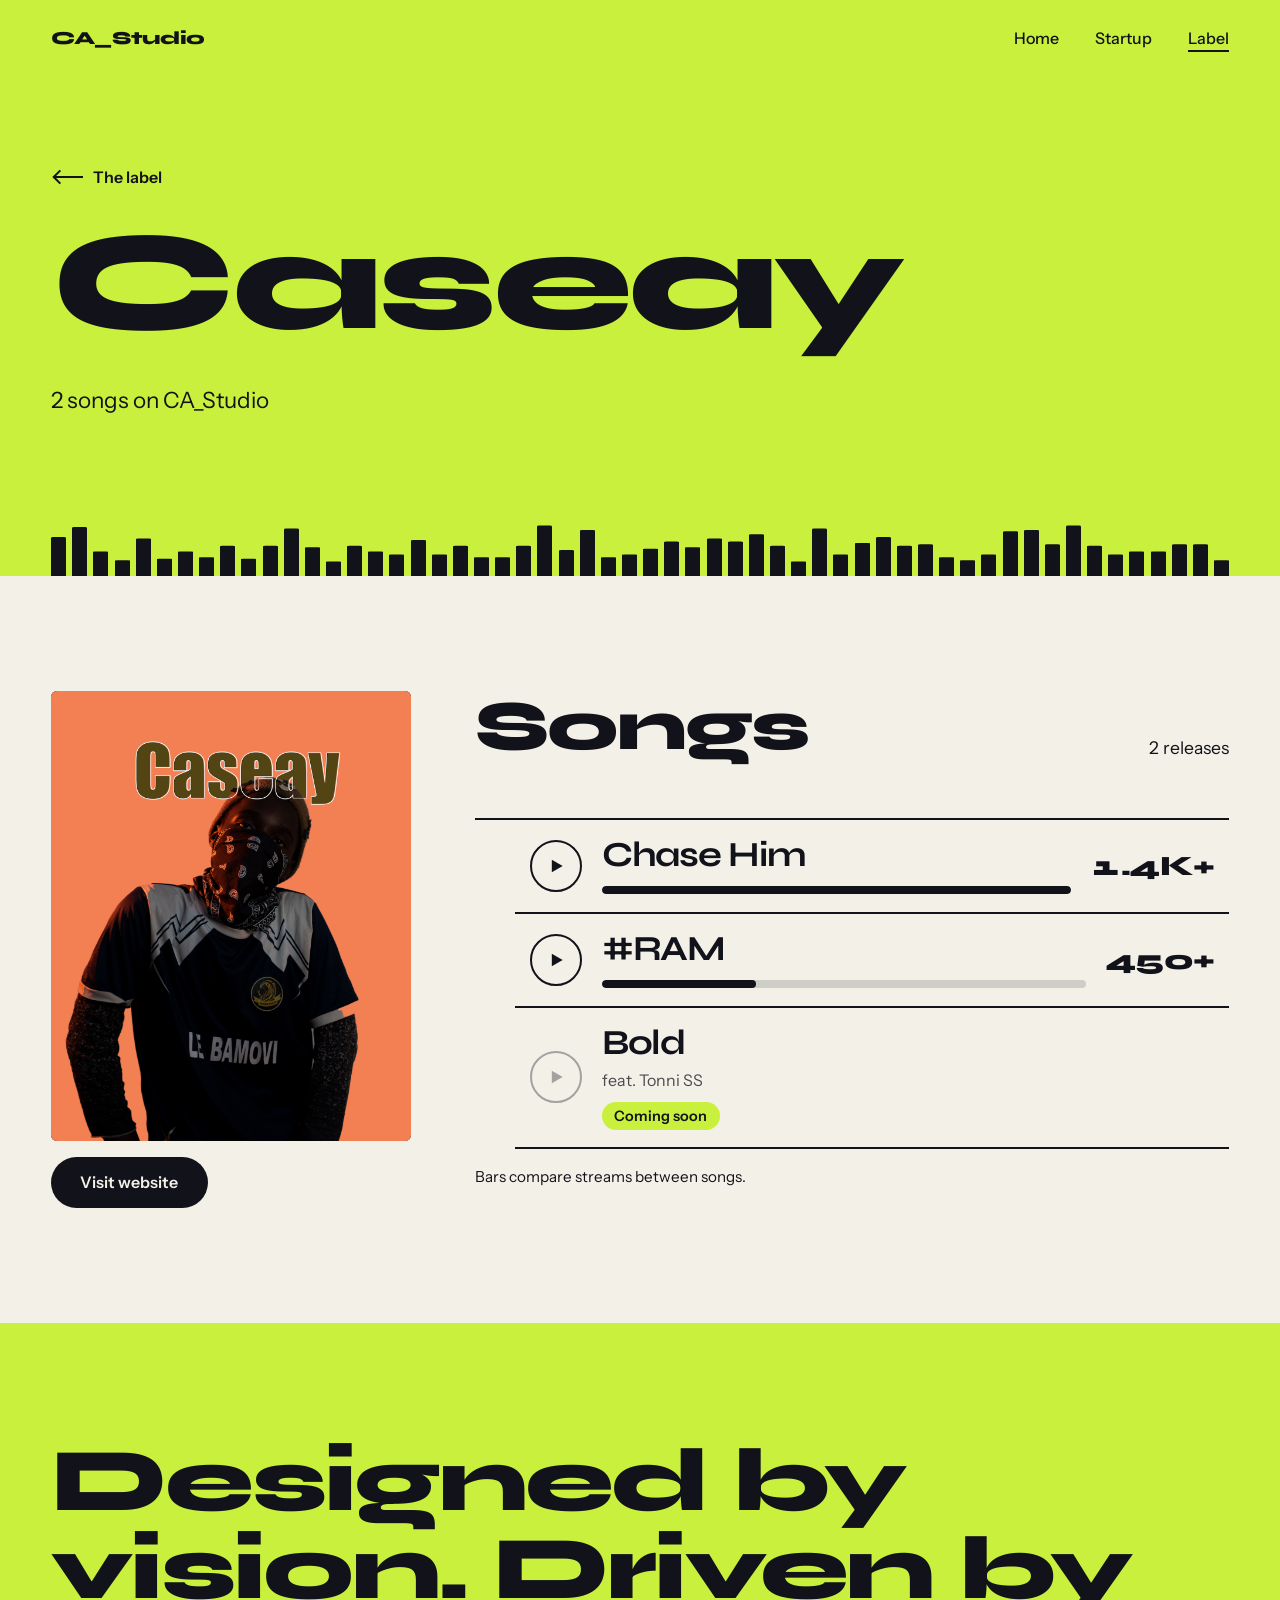
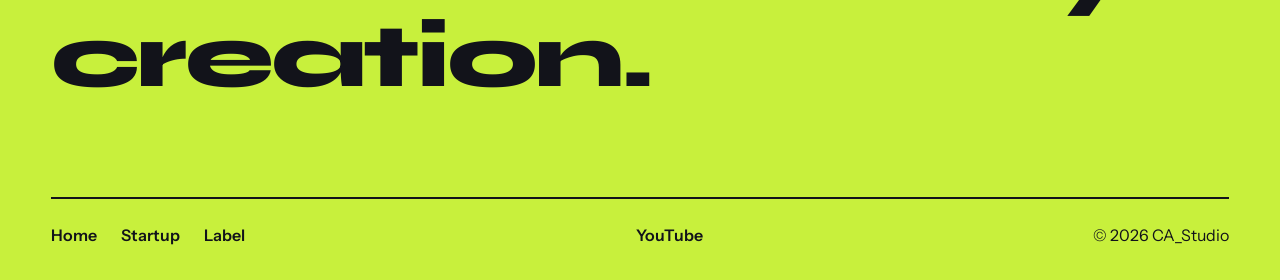
==== artist.html @ f29d7f5f "first commit" ====
<!doctype html>
<html lang="en">
<head>
  <meta charset="utf-8">
  <meta name="viewport" content="width=device-width, initial-scale=1">
  <title>Artist | CA_Studio</title>
  <meta name="description" content="An artist signed to CA_Studio and every song released on the label.">
  <meta name="theme-color" content="#12131A">
  <link rel="preconnect" href="https://fonts.googleapis.com">
  <link rel="preconnect" href="https://fonts.gstatic.com" crossorigin>
  <link href="https://fonts.googleapis.com/css2?family=Instrument+Sans:wght@400;500;600&family=Syne:wght@600;700;800&display=swap" rel="stylesheet">
  <link rel="stylesheet" href="style.css">
  <script>document.documentElement.classList.add('js');</script>
</head>
<body data-page="label">

<header class="site-head">
  <nav class="nav" aria-label="Main">
    <a class="logo" href="index.html" aria-label="CA_Studio, home"><span class="logo-text">CA<span class="us">_</span>Studio</span></a>
    <ul>
      <li><a href="index.html">Home</a></li>
      <li><a href="startup.html">Startup</a></li>
      <li><a href="label.html" aria-current="page">Label</a></li>
    </ul>
  </nav>
</header>

<main>
  <section class="hero hero-short on-lime">
    <div class="wrap hero-inner">
      <a class="back" href="label.html"><svg viewBox="0 0 48 24" aria-hidden="true"><path d="M0 12h44M34 2l10 10-10 10" fill="none" stroke="currentColor" stroke-width="3"/></svg>The label</a>
      <h1><span class="line"><span style="--i:0" id="aName">Artist</span></span></h1>
      <p class="lede" id="aMeta"></p>
    </div>
    <div class="wave" aria-hidden="true"></div>
  </section>

  <section class="songs paper" aria-labelledby="songsTitle">
    <div class="wrap">
      <div class="artist-layout">
        <div class="artist-side" id="aSide">
          <div class="media r-45" id="aPortrait"></div>
          <a class="btn btn-ink" id="aSite" href="#" target="_blank" rel="noopener" hidden>Visit website</a>
        </div>
        <div>
          <div class="sec-head" id="songsHead">
            <h2 id="songsTitle">Songs</h2>
            <p id="songsCount"></p>
          </div>
          <ol class="tracks" id="tracks"></ol>
          <p class="caption">Bars compare streams between songs.</p>
        </div>
      </div>
    </div>
  </section>
</main>

<footer class="foot">
  <div class="wrap">
    <h2>Designed by vision. Driven by creation.</h2>
    <a class="btn btn-ink" data-mail href="#" hidden></a>
    <div class="foot-row">
      <nav aria-label="Footer">
        <a href="index.html">Home</a>
        <a href="startup.html">Startup</a>
        <a href="label.html">Label</a>
      </nav>
      <div class="socials" id="socials"></div>
      <p>&copy; <span id="year">2026</span> CA_Studio</p>
    </div>
  </div>
</footer>

<script src="data.js"></script>
<script src="script.js"></script>
</body>
</html>
---- style.css ----
:root {
  --ink: #12131A;
  --ink-2: #1C1E29;
  --ink-3: #2B2E3F;
  --paper: #F3F0E8;
  --paper-2: #E7E3D7;
  --lime: #C8F03C;
  --head: 'Syne', system-ui, -apple-system, 'Segoe UI', sans-serif;
  --body: 'Instrument Sans', system-ui, -apple-system, 'Segoe UI', sans-serif;
  --pad: clamp(1.25rem, 4vw, 3.5rem);
  --max: 1280px;
  --ease: cubic-bezier(.2, .8, .2, 1);
}

*, *::before, *::after { box-sizing: border-box; margin: 0; }
html { scroll-behavior: smooth; -webkit-text-size-adjust: 100%; }
body {
  font-family: var(--body);
  background: var(--paper); color: var(--ink);
  line-height: 1.55; -webkit-font-smoothing: antialiased;
}
ul { list-style: none; padding: 0; }
img { max-width: 100%; }
a { color: inherit; }

:focus-visible { outline: 3px solid currentColor; outline-offset: 3px; }
.dark .btn:focus-visible { outline-color: var(--lime); }
.paper .btn:focus-visible, .foot .btn:focus-visible { outline-color: var(--ink); }

.sr-only {
  position: absolute; width: 1px; height: 1px; margin: -1px; padding: 0;
  overflow: hidden; clip: rect(0 0 0 0); white-space: nowrap; border: 0;
}
.wrap { max-width: var(--max); margin-inline: auto; padding-inline: var(--pad); }

h1, h2, h3 { font-family: var(--head); font-weight: 800; letter-spacing: -.03em; line-height: 1; }

/* ---------- Header ---------- */
.site-head { position: absolute; inset: 0 0 auto 0; z-index: 5; color: var(--paper); }
body[data-page="label"] .site-head { color: var(--ink); }
.nav {
  display: flex; justify-content: space-between; align-items: center;
  max-width: var(--max); margin-inline: auto; padding: 1.5rem var(--pad);
}
.logo { display: inline-flex; align-items: center; gap: .6rem; text-decoration: none; font-family: var(--head); font-weight: 800; font-size: 1.15rem; letter-spacing: -.02em; }
.logo-mark {
  display: grid; place-items: center; width: 2.1rem; height: 2.1rem;
  background: var(--lime); color: var(--ink); border-radius: 6px; font-size: .95rem;
  transition: transform .4s var(--ease);
}
.logo:hover .logo-mark { transform: rotate(-8deg); }
.us { display: inline-block; color: var(--lime); transition: transform .3s var(--ease); }
.logo:hover .us { transform: translateY(-.18em); }
body[data-page="label"] .us { color: inherit; }
body[data-page="label"] .logo-mark { background: var(--ink); color: var(--lime); }
.nav ul { display: flex; gap: clamp(1rem, 3vw, 2.25rem); }
.nav ul a {
  text-decoration: none; font-weight: 500; padding: .25rem 0;
  background: linear-gradient(currentColor, currentColor) 0 100% / 0 2px no-repeat;
  transition: background-size .3s var(--ease);
}
.nav ul a:hover, .nav ul a:focus-visible, .nav ul a[aria-current="page"] { background-size: 100% 2px; }

/* ---------- Buttons ---------- */
.btn {
  display: inline-flex; align-items: center; justify-content: center; gap: .6rem;
  padding: .95rem 1.7rem; border: 2px solid transparent; border-radius: 999px;
  font: 600 1rem/1 var(--body); text-decoration: none; cursor: pointer;
  transition: transform .25s var(--ease), background .25s, color .25s;
}
.btn[hidden] { display: none; }
.btn:hover { transform: translateY(-2px); }
.btn-lime { background: var(--lime); color: var(--ink); }
.btn-line { border-color: var(--paper); color: var(--paper); }
.btn-line:hover { background: var(--paper); color: var(--ink); }
.btn-ink { background: var(--ink); color: var(--paper); }
.btn-ink:hover { background: var(--ink-3); }

/* ---------- Hero ---------- */
.hero {
  position: relative; overflow: hidden;
  min-height: 100svh;
  display: flex; flex-direction: column; justify-content: flex-end;
  padding-top: 8rem;
  background: var(--ink); color: var(--paper);
}
.hero-short { min-height: 64svh; }
.hero-inner { position: relative; z-index: 2; width: 100%; padding-bottom: clamp(3rem, 8vw, 6rem); }
.hero:not(.hero-short) .hero-inner { padding-bottom: calc(22svh + 2.5rem); }
.hero-short .hero-inner { padding-bottom: clamp(6rem, 18svh, 10rem); }
.hero.on-lime { background: var(--lime); color: var(--ink); }
.grid-bg {
  background-image:
    linear-gradient(rgba(243, 240, 232, .07) 1px, transparent 1px),
    linear-gradient(90deg, rgba(243, 240, 232, .07) 1px, transparent 1px);
  background-size: 56px 56px;
  background-color: var(--ink);
}

.hero h1 { font-size: clamp(2.4rem, 6.2vw, 6rem); line-height: .98; max-width: 16ch; }
.hero-short h1 { font-size: clamp(3.5rem, 11vw, 10rem); max-width: none; }
.line { display: block; overflow: hidden; padding-bottom: .14em; margin-bottom: -.14em; }
.line > span {
  display: block; transform: translateY(110%);
  animation: rise 1s var(--ease) forwards;
  animation-delay: calc(var(--i) * 130ms + 120ms);
}
.lede {
  max-width: 44ch; margin-top: clamp(1.25rem, 3vw, 2rem);
  font-size: clamp(1.1rem, 1.8vw, 1.4rem); line-height: 1.45;
  animation: fade .9s ease .75s both;
}
.actions { display: flex; flex-wrap: wrap; gap: .75rem; margin-top: 2rem; animation: fade .9s ease .95s both; }

/* the sound wave: tech meets music */
.wave {
  position: absolute; left: 0; right: 0; bottom: 0; z-index: 1;
  height: 22svh; display: flex; align-items: flex-end; gap: clamp(3px, .5vw, 8px);
  padding-inline: var(--pad);
}
.hero-short .wave { height: 16svh; }
.wave i {
  flex: 1; height: 100%; border-radius: 2px 2px 0 0;
  background: var(--lime); transform-origin: bottom;
  transform: scaleY(var(--lo, .2));
  animation: wave var(--dur, 1.4s) ease-in-out var(--dl, 0s) infinite alternate;
}
.on-lime .wave i { background: var(--ink); }

/* ---------- Sections ---------- */
.paper { background: var(--paper); color: var(--ink); }
.paper-2 { background: var(--paper-2); color: var(--ink); }
.dark { background: var(--ink); color: var(--paper); }
section:not(.hero) { padding: clamp(4rem, 9vw, 8rem) 0; }

.sec-head { display: flex; justify-content: space-between; align-items: flex-end; flex-wrap: wrap; gap: 1rem 3rem; margin-bottom: clamp(2rem, 5vw, 3.5rem); }
.sec-head h2 { font-size: clamp(2.25rem, 5.5vw, 5rem); }
.sec-head p { max-width: 34ch; font-size: 1.1rem; }

/* about */
.about-grid { display: grid; grid-template-columns: .8fr 1.2fr; gap: clamp(2rem, 6vw, 6rem); align-items: start; }
.about h2 { font-size: clamp(2.5rem, 6vw, 5.5rem); line-height: .95; }
.about-copy p { max-width: 48ch; font-size: clamp(1.1rem, 1.5vw, 1.3rem); }
.about-copy p + p { margin-top: 1.25rem; }
.statement { margin-top: clamp(3.5rem, 8vw, 7rem); font: 800 clamp(1.9rem, 5.2vw, 4.75rem)/1.04 var(--head); letter-spacing: -.03em; }
.statement span { display: block; }
.statement mark {
  color: inherit; border-radius: 4px; padding: 0 .12em;
  background: linear-gradient(var(--lime), var(--lime)) 0 0 / 100% 100% no-repeat;
  -webkit-box-decoration-break: clone; box-decoration-break: clone;
}
.js .statement mark { background-size: 0% 100%; }
.js .statement.in mark { background-size: 100% 100%; transition: background-size 1s var(--ease) .5s; }

/* doors */
.doors { padding-block: clamp(2.5rem, 6vw, 5rem); }
.door-grid { display: grid; grid-template-columns: 1fr 1fr; gap: 1rem; }
.door {
  display: flex; flex-direction: column; justify-content: space-between; gap: 3rem;
  min-height: clamp(260px, 32vw, 420px);
  padding: clamp(1.5rem, 3vw, 2.5rem); border-radius: 8px; text-decoration: none;
}
.door-ink { background: var(--ink); color: var(--paper); }
.door-lime { background: var(--lime); color: var(--ink); }
.door-tag { align-self: flex-start; padding: .2rem .8rem; border: 2px solid currentColor; border-radius: 999px; font-size: .9rem; font-weight: 600; }
.door-title { display: block; font-family: var(--head); font-weight: 800; font-size: clamp(2.25rem, 5vw, 4.5rem); line-height: 1; letter-spacing: -.03em; }
.door-text { display: block; margin-top: .75rem; max-width: 28ch; font-size: 1.1rem; }
.door .arrow { width: 56px; height: 28px; transition: transform .4s var(--ease); }
.door:hover .arrow, .door:focus-visible .arrow { transform: translateX(10px); }

/* shared media + generated art */
.media { position: relative; overflow: hidden; border-radius: 6px; background: var(--ink); }
.r-34 { aspect-ratio: 3 / 4; }
.r-45 { aspect-ratio: 4 / 5; }
.r-43 { aspect-ratio: 4 / 3; }
.r-169 { aspect-ratio: 16 / 10; }
.media img {
  position: absolute; inset: 0; width: 100%; height: 100%; object-fit: cover;
  opacity: 0; transition: opacity .7s, transform .8s var(--ease);
}
.media img.on { opacity: 1; }
.art {
  position: absolute; inset: 0; display: flex; align-items: flex-end; padding: 1rem; color: var(--paper);
}
.art span { font: 800 clamp(2rem, 5vw, 3.75rem)/1 var(--head); letter-spacing: -.03em; }
.art-0 { background: radial-gradient(circle at 70% 30%, var(--lime) 0 22%, transparent 22.5%), var(--ink); }
.art-1 { background: repeating-linear-gradient(135deg, var(--ink-2) 0 16px, var(--ink-3) 16px 32px); }
.art-2 { background: repeating-radial-gradient(circle at 30% 70%, var(--ink) 0 12px, var(--ink-3) 12px 14px); }
.art-3 { background: radial-gradient(var(--lime) 2px, transparent 2.6px) 0 0 / 20px 20px, var(--ink); }

/* team */
.team-grid { display: grid; grid-template-columns: repeat(4, 1fr); gap: 1rem; padding-bottom: 2.5rem; }
.tile:nth-child(even) { margin-top: 2.5rem; margin-bottom: -2.5rem; }
.tile:hover .media img { transform: scale(1.05); }
.tile figcaption { margin-top: .6rem; font-weight: 600; }
.tile figcaption span { display: block; font-weight: 400; opacity: .75; }

/* ambitions */
.amb-grid { display: grid; grid-template-columns: repeat(3, 1fr); gap: clamp(1.25rem, 3vw, 2.5rem); }
.amb:hover .media img { transform: scale(1.05); }
.amb-num { margin-top: 1.25rem; font: 800 1.1rem/1 var(--head); color: var(--lime); }
.amb h3 { margin-top: .6rem; font-size: clamp(1.6rem, 2.6vw, 2.25rem); }
.amb p { margin-top: .75rem; max-width: 34ch; opacity: .8; }

/* projects (startup page) */
.project {
  display: grid; grid-template-columns: 1.1fr .9fr; align-items: center;
  gap: clamp(1.5rem, 4vw, 4rem);
  padding: clamp(2rem, 5vw, 4rem) 0; border-top: 2px solid var(--ink);
}
.project:last-child { border-bottom: 2px solid var(--ink); }
.project:hover .media img { transform: scale(1.04); }
.proj-num { font: 800 clamp(3rem, 7vw, 6rem)/1 var(--head); letter-spacing: -.04em; }
.proj-title { margin-top: 1rem; font-size: clamp(2rem, 4.2vw, 3.75rem); }
.proj-tag { margin-top: 1rem; max-width: 36ch; font-size: 1.15rem; }
.status {
  display: inline-flex; align-items: center; gap: .55rem; margin-top: 1.25rem;
  padding: .3rem .9rem; border-radius: 999px; background: var(--lime); color: var(--ink);
  font-size: .95rem; font-weight: 600;
}
.status.done i { animation: none; }
.status i { width: .55rem; height: .55rem; border-radius: 50%; background: var(--ink); animation: blink 1.6s ease-in-out infinite; }
.tags { display: flex; flex-wrap: wrap; gap: .5rem; margin-top: 1rem; }
.tags li { padding: .15rem .75rem; border: 2px solid var(--ink); border-radius: 999px; font-size: .9rem; font-weight: 500; }
.proj-link { display: inline-flex; align-items: center; gap: .6rem; margin-top: 1.5rem; font-weight: 600; text-decoration: none; }
.proj-link span { background: linear-gradient(currentColor, currentColor) 0 100% / 100% 2px no-repeat; }
.proj-link svg { width: 32px; height: 16px; transition: transform .35s var(--ease); }
.proj-link:hover svg { transform: translateX(6px); }

/* artists (label page) */
.artist-grid { display: grid; grid-template-columns: repeat(3, 1fr); gap: clamp(1.5rem, 3vw, 2.5rem) clamp(1rem, 2vw, 1.75rem); }
.artist { display: block; text-decoration: none; color: inherit; }
.artist h3 { margin-top: 1rem; font-size: clamp(1.6rem, 2.6vw, 2.25rem); }
.artist .meta { margin-top: .4rem; opacity: .8; }
.artist .meta span { display: block; }
.artist:hover .media img, .artist:focus-visible .media img { transform: scale(1.05); }
.listen {
  position: absolute; z-index: 2; left: 1rem; bottom: 1rem;
  display: inline-flex; align-items: center; gap: .5rem;
  padding: .55rem 1.1rem; border-radius: 999px;
  background: var(--lime); color: var(--ink); font-weight: 600;
  transform: translateY(160%); transition: transform .45s var(--ease);
}
.listen svg { width: 24px; height: 12px; }
.artist:hover .listen, .artist:focus-visible .listen { transform: none; }
@media (hover: none) { .listen { transform: none; } }

.demo-inner { display: flex; justify-content: space-between; align-items: center; flex-wrap: wrap; gap: 1.5rem 3rem; }
.demo h2 { font-size: clamp(2rem, 4.8vw, 4rem); max-width: 18ch; }

.artist-grid.solo .artist { display: grid; grid-template-columns: minmax(0, 440px) 1fr; gap: clamp(1.5rem, 4vw, 4rem); align-items: end; }
.artist-grid.solo .artist h3 { margin: 0; font-size: clamp(3rem, 9vw, 8rem); line-height: .9; }
.artist-grid.solo .artist .meta { margin-top: 1rem; font-size: 1.15rem; }

/* ---------- Artist page ---------- */
.back { display: inline-flex; align-items: center; gap: .6rem; margin-bottom: 1.5rem; font-weight: 600; text-decoration: none; }
.back svg { width: 32px; height: 16px; transform: scaleX(-1); transition: transform .35s var(--ease); }
.back:hover svg { transform: scaleX(-1) translateX(6px); }

.artist-layout { display: grid; grid-template-columns: minmax(0, 360px) minmax(0, 1fr); gap: clamp(2rem, 5vw, 5rem); align-items: start; }
.artist-side { position: sticky; top: 2rem; display: grid; gap: 1rem; }
.artist-side[hidden] { display: none; }
.artist-side .btn { justify-self: start; }
.empty { font-size: 1.2rem; }

.tracks { border-top: 2px solid var(--ink); }
.track {
  display: grid; grid-template-columns: 52px minmax(0, 1fr) auto; align-items: center;
  gap: 1rem 1.25rem; padding: 1.1rem .9rem; border-bottom: 2px solid var(--ink);
  transition: background .25s, color .25s;
}
.track:not(.soon):hover, .track:not(.soon):focus-within, .track[data-state="playing"] { background: var(--ink); color: var(--paper); }
.play {
  width: 52px; height: 52px; display: grid; place-items: center;
  border: 2px solid currentColor; border-radius: 50%; background: transparent; color: inherit; cursor: pointer;
  transition: background .2s, color .2s, transform .2s var(--ease);
}
.track:not(.soon):hover .play, .track:not(.soon):focus-within .play, .track[data-state="playing"] .play { background: var(--lime); color: var(--ink); border-color: var(--lime); }
.play:active { transform: scale(.93); }
.play:disabled { opacity: .35; cursor: not-allowed; }
.play svg { grid-area: 1 / 1; width: 20px; height: 20px; fill: currentColor; }
.play .i-pause { display: none; }
.track[data-state="playing"] .i-play { display: none; }
.track[data-state="playing"] .i-pause { display: block; }

.track h3 { display: flex; align-items: center; gap: .75rem; font-size: clamp(1.4rem, 2.8vw, 2.2rem); font-weight: 700; line-height: 1.05; }
.note-line { margin-top: .35rem; opacity: .75; }
.note { display: block; margin-top: .3rem; font-size: .95rem; font-weight: 500; }
.note:empty { display: none; }
.pill { display: inline-block; margin-top: .6rem; padding: .15rem .8rem; border-radius: 999px; background: var(--lime); color: var(--ink); font-size: .9rem; font-weight: 600; }
.count { display: flex; flex-direction: column; align-items: flex-end; gap: .35rem; font: 800 clamp(1.2rem, 2.2vw, 1.75rem)/1 var(--head); letter-spacing: -.02em; font-variant-numeric: tabular-nums; }
.song-link { font: 600 .9rem var(--body); letter-spacing: 0; }

.bar { height: 8px; margin-top: .75rem; border-radius: 999px; overflow: hidden; background: color-mix(in srgb, currentColor 16%, transparent); }
.bar i { display: block; width: 0; height: 100%; border-radius: inherit; background: var(--ink); transition: width 1.1s var(--ease) calc(var(--n) * 90ms), background .25s; }
.tracks.in .bar i { width: var(--w); }
.track:not(.soon):hover .bar i, .track:not(.soon):focus-within .bar i, .track[data-state="playing"] .bar i { background: var(--lime); }

.eq { display: none; align-items: flex-end; gap: 3px; height: .75em; }
.track[data-state="playing"] .eq { display: inline-flex; }
.eq i { display: block; width: 4px; height: 100%; border-radius: 1px; background: currentColor; transform-origin: bottom; animation: bounce .8s ease-in-out infinite alternate; }
.eq i:nth-child(2) { animation-delay: -.3s; animation-duration: .6s; }
.eq i:nth-child(3) { animation-delay: -.5s; animation-duration: .9s; }
.eq i:nth-child(4) { animation-delay: -.2s; animation-duration: .7s; }
.caption { margin-top: 1rem; font-size: .95rem; }
@keyframes bounce { from { transform: scaleY(.25); } to { transform: scaleY(1); } }

/* ---------- Footer ---------- */
.foot { background: var(--lime); color: var(--ink); padding: clamp(4rem, 9vw, 8rem) 0 2rem; }
.foot h2 { max-width: 16ch; font-size: clamp(2.25rem, 7vw, 6.25rem); line-height: .98; margin-bottom: 2rem; }
.foot-row {
  display: flex; flex-wrap: wrap; justify-content: space-between; align-items: center;
  gap: 1rem 2rem; margin-top: clamp(3rem, 8vw, 6rem); padding-top: 1.5rem; border-top: 2px solid var(--ink);
}
.foot nav, .socials { display: flex; flex-wrap: wrap; gap: .5rem 1.5rem; }
.foot a:not(.btn) { font-weight: 600; text-decoration: none; background: linear-gradient(currentColor, currentColor) 0 100% / 0 2px no-repeat; transition: background-size .3s var(--ease); }
.foot a:not(.btn):hover { background-size: 100% 2px; }

/* ---------- Motion ---------- */
.js .reveal {
  opacity: 0; transform: translateY(22px);
  transition: opacity .8s ease, transform .8s var(--ease);
  transition-delay: var(--d, 0ms);
}
.js .reveal.in { opacity: 1; transform: none; }
.js .door.reveal.in:hover { transform: translateY(-6px); transition-delay: 0ms; transition-duration: .35s; }

@keyframes rise { to { transform: translateY(0); } }
@keyframes fade { from { opacity: 0; transform: translateY(12px); } to { opacity: 1; transform: none; } }
@keyframes wave { to { transform: scaleY(var(--hi, .8)); } }
@keyframes blink { 50% { opacity: .25; } }

/* ---------- Responsive ---------- */
@media (max-width: 900px) {
  .artist-layout { grid-template-columns: 1fr; }
  .artist-side { position: static; max-width: 360px; }
  .about-grid { grid-template-columns: 1fr; }
  .artist-grid.solo .artist { grid-template-columns: 1fr; }
  .team-grid { grid-template-columns: repeat(2, 1fr); }
  .amb-grid { grid-template-columns: 1fr; }
  .amb .media { aspect-ratio: 16 / 10; }
  .artist-grid { grid-template-columns: repeat(2, 1fr); }
}
@media (min-width: 861px) { .project:nth-child(even) .media { order: 2; } }
@media (max-width: 860px) { .project { grid-template-columns: 1fr; } }
@media (max-width: 640px) {
  .door-grid { grid-template-columns: 1fr; }
  .door { min-height: 240px; }
}

@media (prefers-reduced-motion: reduce) {
  html { scroll-behavior: auto; }
  *, *::before, *::after {
    animation-duration: .001ms !important; animation-delay: 0s !important;
    animation-iteration-count: 1 !important;
    transition-duration: .001ms !important; transition-delay: 0s !important;
  }
  .js .reveal { opacity: 1; transform: none; }
}
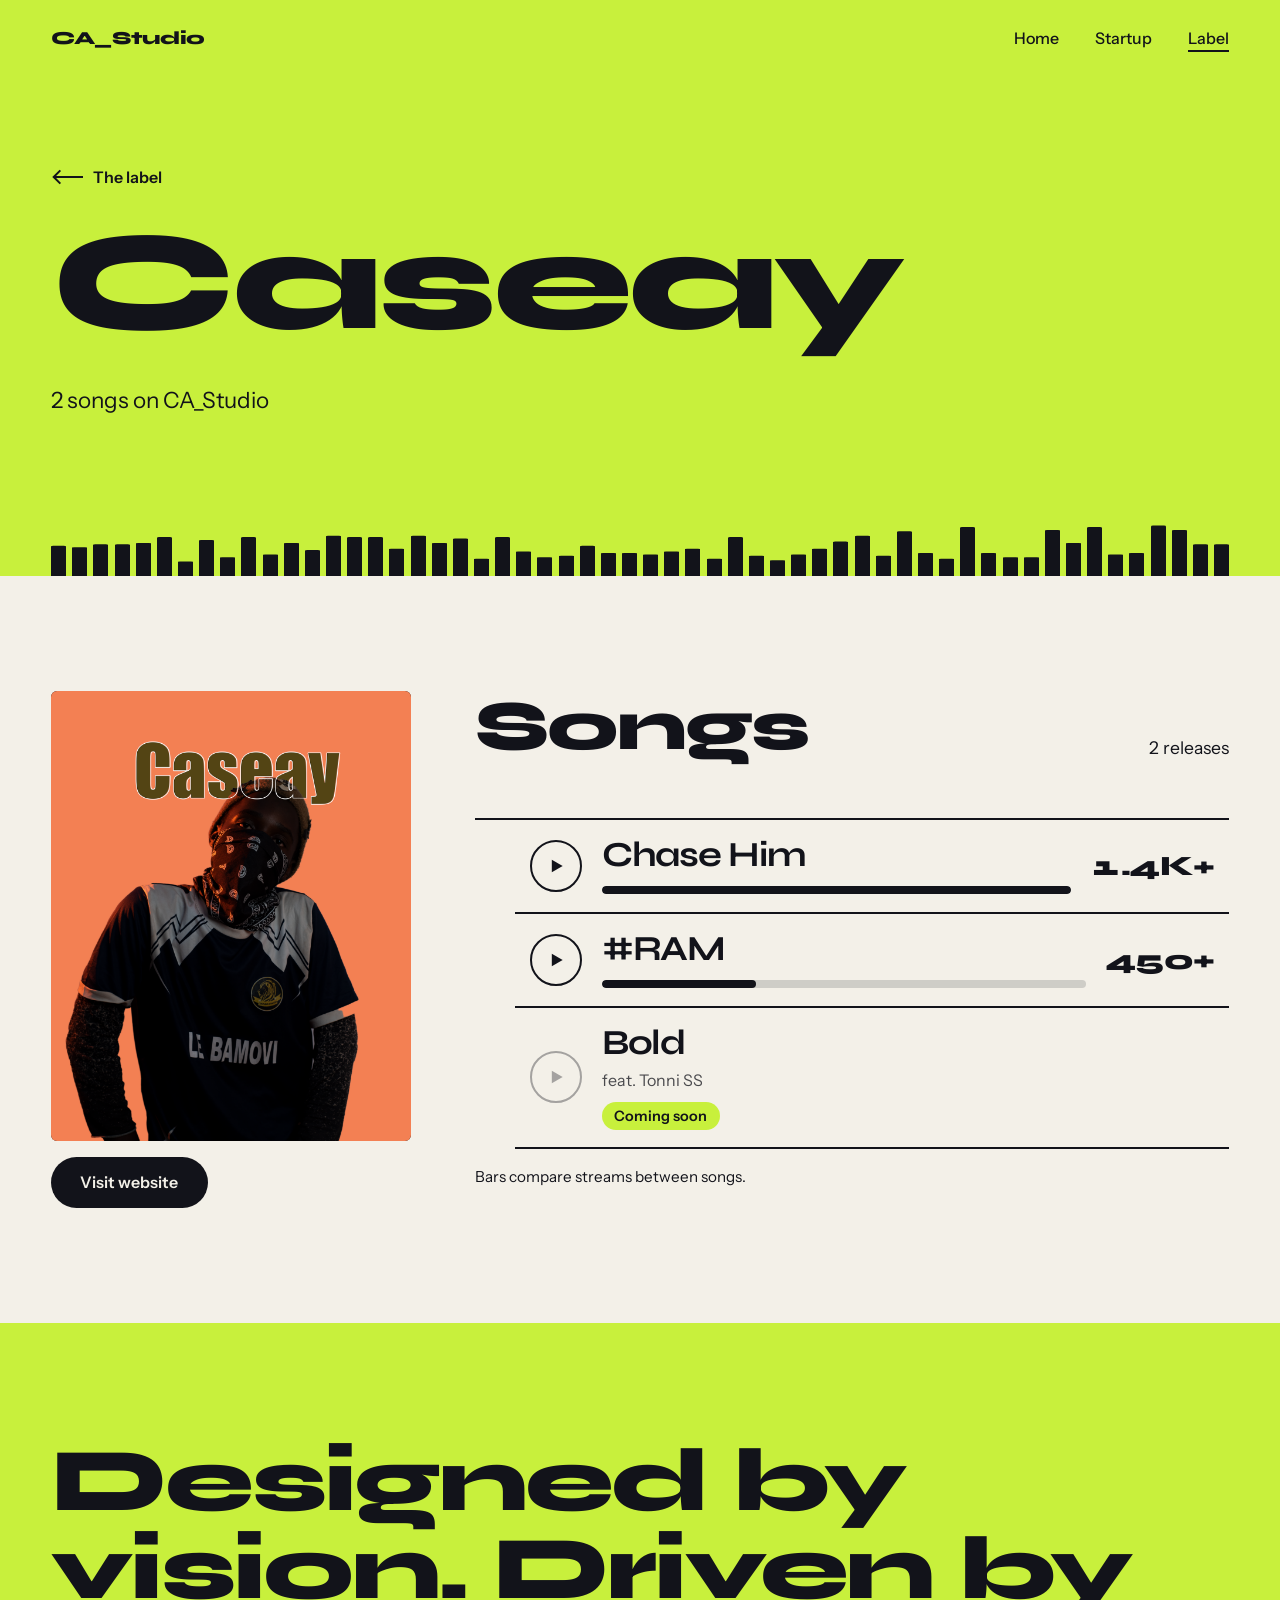
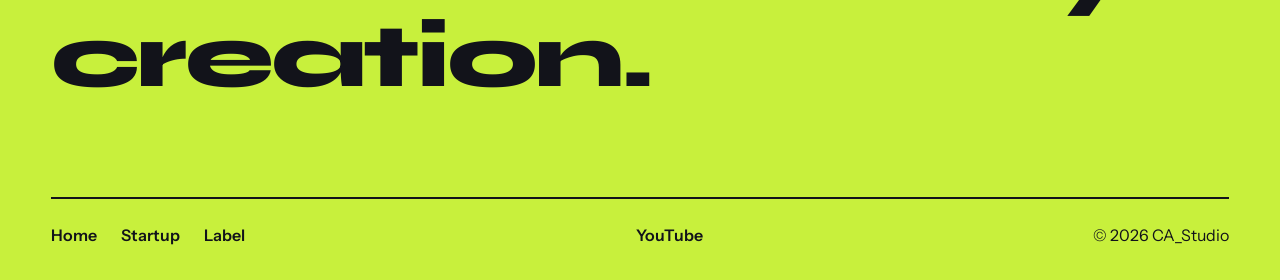
==== commit 052f3edb: "third commit" ====
--- a/artist.html
+++ b/artist.html
@@ -10,6 +10,7 @@
   <link rel="preconnect" href="https://fonts.gstatic.com" crossorigin>
   <link href="https://fonts.googleapis.com/css2?family=Instrument+Sans:wght@400;500;600&family=Syne:wght@600;700;800&display=swap" rel="stylesheet">
   <link rel="stylesheet" href="style.css">
+  <link rel="shortcut icon" href="./images/logo.jfif" type="image/x-icon">
   <script>document.documentElement.classList.add('js');</script>
 </head>
 <body data-page="label">
